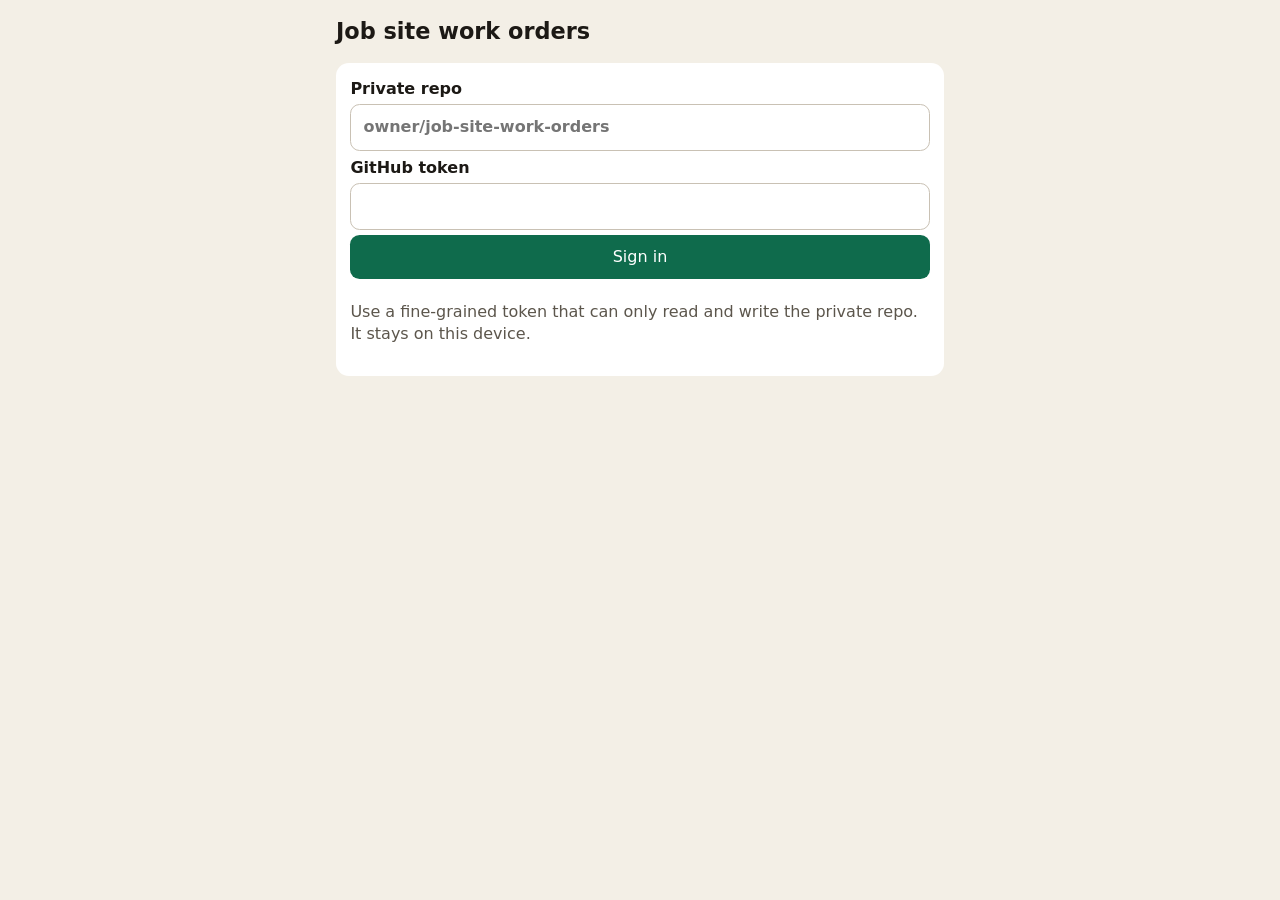
==== index.html @ 0d20e628 "Add the phone page for shared work orders." ====
<!DOCTYPE html>
<html lang="en">
<head>
  <meta charset="utf-8">
  <meta name="viewport" content="width=device-width, initial-scale=1">
  <title>Job site work orders</title>
  <link rel="stylesheet" href="styles.css?v=1">
</head>
<body>
  <div id="app"></div>
  <script src="model.js?v=1"></script>
  <script src="github.js?v=1"></script>
  <script src="app.js?v=1"></script>
</body>
</html>
---- styles.css ----
:root {
  color: #1c1915;
  background: #f3efe6;
  font-family: "Segoe UI", system-ui, sans-serif;
  font-size: 16px;
  line-height: 1.4;
}

* { box-sizing: border-box; }

body { margin: 0; }

button, input, select, textarea {
  font: inherit;
  color: inherit;
}

button { cursor: pointer; }

#app {
  max-width: 40rem;
  margin: 0 auto;
  padding: 1rem 1rem 3rem;
}

header {
  display: grid;
  gap: 0.75rem;
  margin-bottom: 1rem;
}

.row, .filters, .actions, .nav {
  display: flex;
  flex-wrap: wrap;
  gap: 0.5rem;
  align-items: center;
}

h1, h2, h3 { margin: 0; }

h1 { font-size: 1.4rem; }

h2 { font-size: 1.15rem; }

label { display: grid; gap: 0.25rem; font-weight: 600; }

input, select, textarea {
  width: 100%;
  padding: 0.7rem 0.75rem;
  border: 1px solid #c9c1b4;
  border-radius: 0.6rem;
  background: #fff;
}

textarea { min-height: 6rem; resize: vertical; }

button, .button {
  min-height: 2.75rem;
  padding: 0.55rem 0.9rem;
  border: 0;
  border-radius: 0.6rem;
  background: #0f6b4c;
  color: #fff;
  text-decoration: none;
  display: inline-flex;
  align-items: center;
  justify-content: center;
}

button.secondary, .button.secondary { background: #fff; color: #1c1915; border: 1px solid #c9c1b4; }

button.danger { background: #8f2d2d; }

button:disabled { opacity: 0.55; cursor: wait; }

.nav button[aria-current="page"] { outline: 2px solid #1c1915; }

.card, form.card, .banner {
  background: #fff;
  border-radius: 0.8rem;
  padding: 0.9rem;
  margin: 0.7rem 0;
}

.card { display: grid; gap: 0.35rem; }

button.card, .card-button {
  width: 100%;
  text-align: left;
  background: #fff;
  color: #1c1915;
  border: 0;
  display: grid;
  gap: 0.25rem;
}

.meta, .activity, .muted { color: #5c564c; font-weight: 400; }

.banner.error { background: #f8e6e6; }
.banner.ok { background: #e5f4ee; }

.chip {
  display: inline-block;
  padding: 0.1rem 0.45rem;
  border-radius: 999px;
  background: #efe8da;
  font-size: 0.85rem;
}

.chip.overdue { background: #f3d2b5; }
.chip.retired, .chip.canceled { background: #e6e1d8; }
.chip.done { background: #d9eee4; }

.filters label { flex: 1 1 9rem; font-weight: 600; }

dialog {
  border: 0;
  border-radius: 0.8rem;
  padding: 1rem;
  max-width: 24rem;
  width: calc(100% - 2rem);
}

dialog::backdrop { background: rgba(28, 25, 21, 0.45); }

ul { margin: 0.3rem 0; padding-left: 1.1rem; }

.file-row, .activity li { margin: 0.35rem 0; }
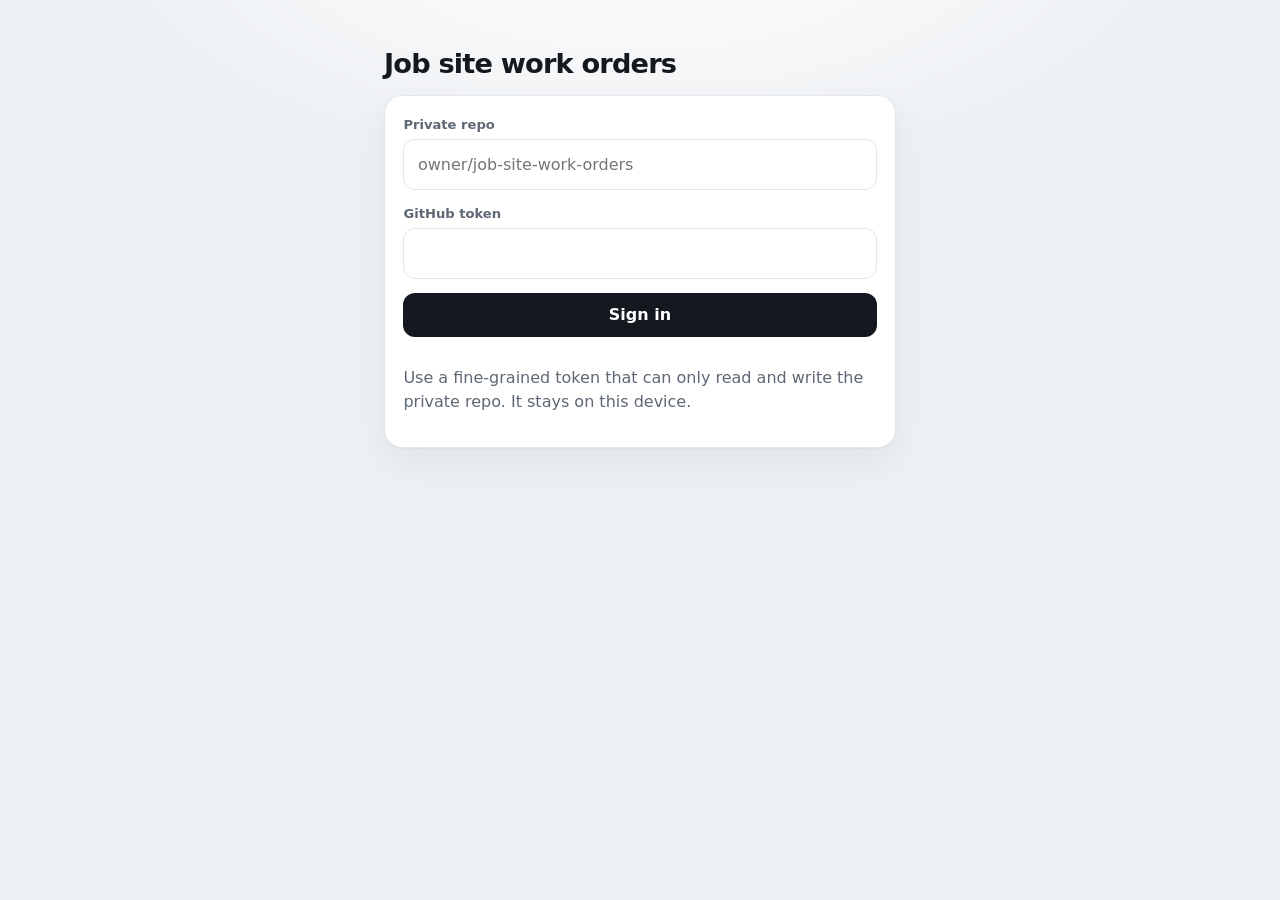
==== commit b78780f0: "Refresh the phone page so the list is easier to scan." ====
--- a/index.html
+++ b/index.html
@@ -4,12 +4,12 @@
   <meta charset="utf-8">
   <meta name="viewport" content="width=device-width, initial-scale=1">
   <title>Job site work orders</title>
-  <link rel="stylesheet" href="styles.css?v=1">
+  <link rel="stylesheet" href="styles.css?v=2">
 </head>
 <body>
   <div id="app"></div>
   <script src="model.js?v=1"></script>
   <script src="github.js?v=1"></script>
-  <script src="app.js?v=1"></script>
+  <script src="app.js?v=2"></script>
 </body>
 </html>
--- a/styles.css
+++ b/styles.css
@@ -1,14 +1,30 @@
 :root {
-  color: #1c1915;
-  background: #f3efe6;
-  font-family: "Segoe UI", system-ui, sans-serif;
+  --bg: #eef1f4;
+  --surface: #ffffff;
+  --ink: #14181f;
+  --muted: #5e6874;
+  --line: #e4e7ec;
+  --soft: #f7f8fa;
+  --accent: #14181f;
+  --danger: #9f1239;
+  --shadow: 0 1px 2px rgba(20, 24, 31, 0.04), 0 16px 40px rgba(20, 24, 31, 0.06);
+  --radius: 18px;
+  color: var(--ink);
+  background: var(--bg);
+  font-family: "Segoe UI Variable", "Segoe UI", ui-sans-serif, system-ui, sans-serif;
   font-size: 16px;
-  line-height: 1.4;
+  line-height: 1.45;
 }
 
 * { box-sizing: border-box; }
 
-body { margin: 0; }
+body {
+  margin: 0;
+  min-height: 100dvh;
+  background:
+    radial-gradient(900px 420px at 50% -80px, #ffffff 0%, transparent 60%),
+    var(--bg);
+}
 
 button, input, select, textarea {
   font: inherit;
@@ -18,111 +34,297 @@
 button { cursor: pointer; }
 
 #app {
-  max-width: 40rem;
+  max-width: 34rem;
   margin: 0 auto;
-  padding: 1rem 1rem 3rem;
-}
-
-header {
-  display: grid;
+  padding: max(1.25rem, env(safe-area-inset-top)) 1rem max(2.5rem, env(safe-area-inset-bottom));
+}
+
+header { display: grid; gap: 0.85rem; }
+
+.mast { margin: 1.5rem 0 0.25rem; }
+
+.mast h1, .app-header h1, h2 {
+  letter-spacing: -0.03em;
+}
+
+h1, h2, h3 { margin: 0; }
+
+h1 { font-size: 1.7rem; font-weight: 700; }
+
+h2 { font-size: 1.2rem; font-weight: 700; }
+
+h3 { font-size: 0.95rem; font-weight: 700; }
+
+.who {
+  margin: 0.15rem 0 0;
+  color: var(--muted);
+  font-size: 0.92rem;
+}
+
+.topbar, .page-head, .actions {
+  display: flex;
+  align-items: center;
+  justify-content: space-between;
   gap: 0.75rem;
-  margin-bottom: 1rem;
-}
-
-.row, .filters, .actions, .nav {
-  display: flex;
-  flex-wrap: wrap;
-  gap: 0.5rem;
-  align-items: center;
-}
-
-h1, h2, h3 { margin: 0; }
-
-h1 { font-size: 1.4rem; }
-
-h2 { font-size: 1.15rem; }
-
-label { display: grid; gap: 0.25rem; font-weight: 600; }
+}
+
+.page-head { margin: 0.35rem 0 0.15rem; }
+
+label {
+  display: grid;
+  gap: 0.35rem;
+  font-size: 0.82rem;
+  font-weight: 600;
+  color: var(--muted);
+}
 
 input, select, textarea {
   width: 100%;
-  padding: 0.7rem 0.75rem;
-  border: 1px solid #c9c1b4;
-  border-radius: 0.6rem;
-  background: #fff;
-}
-
-textarea { min-height: 6rem; resize: vertical; }
+  padding: 0.8rem 0.85rem;
+  border: 1px solid var(--line);
+  border-radius: 12px;
+  background: var(--surface);
+  color: var(--ink);
+  font-size: 1rem;
+  font-weight: 500;
+}
+
+textarea { min-height: 6.5rem; resize: vertical; }
+
+select {
+  appearance: none;
+  background-image: url("data:image/svg+xml,%3Csvg xmlns='http://www.w3.org/2000/svg' width='12' height='8' viewBox='0 0 12 8'%3E%3Cpath fill='none' stroke='%235e6874' stroke-width='1.6' d='M1 1.5 6 6.5 11 1.5'/%3E%3C/svg%3E");
+  background-repeat: no-repeat;
+  background-position: right 0.8rem center;
+  padding-right: 2.2rem;
+}
+
+input:focus, select:focus, textarea:focus {
+  outline: 2px solid var(--ink);
+  outline-offset: 1px;
+  border-color: transparent;
+}
 
 button, .button {
   min-height: 2.75rem;
-  padding: 0.55rem 0.9rem;
+  padding: 0.55rem 0.95rem;
   border: 0;
-  border-radius: 0.6rem;
-  background: #0f6b4c;
+  border-radius: 12px;
+  background: var(--accent);
   color: #fff;
+  font-weight: 600;
   text-decoration: none;
   display: inline-flex;
   align-items: center;
   justify-content: center;
 }
 
-button.secondary, .button.secondary { background: #fff; color: #1c1915; border: 1px solid #c9c1b4; }
-
-button.danger { background: #8f2d2d; }
+button.secondary, .button.secondary {
+  background: var(--surface);
+  color: var(--ink);
+  border: 1px solid var(--line);
+}
+
+button.danger { background: var(--danger); }
 
 button:disabled { opacity: 0.55; cursor: wait; }
 
-.nav button[aria-current="page"] { outline: 2px solid #1c1915; }
-
-.card, form.card, .banner {
-  background: #fff;
-  border-radius: 0.8rem;
-  padding: 0.9rem;
-  margin: 0.7rem 0;
-}
-
-.card { display: grid; gap: 0.35rem; }
+.topbar .secondary { min-height: 2.3rem; padding-inline: 0.8rem; }
+
+.name-form {
+  display: grid;
+  grid-template-columns: 1fr auto;
+  gap: 0.55rem;
+  align-items: end;
+}
+
+.nav {
+  display: grid;
+  grid-template-columns: 1fr 1fr;
+  gap: 0.25rem;
+  padding: 0.25rem;
+  border-radius: 14px;
+  background: #e6e9ee;
+}
+
+.nav button {
+  background: transparent;
+  color: var(--muted);
+  box-shadow: none;
+}
+
+.nav button[aria-current="page"] {
+  background: var(--surface);
+  color: var(--ink);
+  box-shadow: 0 1px 2px rgba(20, 24, 31, 0.08);
+  outline: none;
+}
+
+.card, form.card, .banner, .empty {
+  background: var(--surface);
+  border: 1px solid var(--line);
+  border-radius: var(--radius);
+  padding: 1rem;
+  margin: 0.75rem 0;
+  box-shadow: var(--shadow);
+}
+
+.card { display: grid; gap: 0.55rem; }
+
+#sign-in { gap: 0.85rem; padding: 1.15rem; }
+
+#sign-in button[type="submit"],
+#order-form button[type="submit"],
+#equipment-form button[type="submit"],
+#status-form button[type="submit"],
+#note-form button[type="submit"] {
+  width: 100%;
+}
 
 button.card, .card-button {
   width: 100%;
   text-align: left;
-  background: #fff;
-  color: #1c1915;
-  border: 0;
-  display: grid;
-  gap: 0.25rem;
-}
-
-.meta, .activity, .muted { color: #5c564c; font-weight: 400; }
-
-.banner.error { background: #f8e6e6; }
-.banner.ok { background: #e5f4ee; }
+  background: var(--surface);
+  color: var(--ink);
+  border: 1px solid var(--line);
+  display: grid;
+  gap: 0.3rem;
+  padding: 1rem;
+  box-shadow: var(--shadow);
+  font-weight: 500;
+}
+
+.card-button strong {
+  font-size: 1.05rem;
+  letter-spacing: -0.02em;
+}
+
+.card-button > span:last-child {
+  display: flex;
+  flex-wrap: wrap;
+  gap: 0.35rem 0.55rem;
+  align-items: center;
+}
+
+.meta, .activity, .muted, .who { color: var(--muted); font-weight: 400; }
+
+.banner { box-shadow: none; }
+
+.banner.error { background: #fdecec; border-color: #f3c7c7; color: #7f1d1d; }
+
+.banner.ok { background: #e8f6ee; border-color: #b7e4c7; color: #14532d; }
+
+.empty {
+  box-shadow: none;
+  border-style: dashed;
+  text-align: center;
+  color: var(--muted);
+  padding: 1.6rem 1rem;
+}
 
 .chip {
-  display: inline-block;
-  padding: 0.1rem 0.45rem;
+  display: inline-flex;
+  align-items: center;
+  padding: 0.15rem 0.5rem;
   border-radius: 999px;
-  background: #efe8da;
-  font-size: 0.85rem;
-}
-
-.chip.overdue { background: #f3d2b5; }
-.chip.retired, .chip.canceled { background: #e6e1d8; }
-.chip.done { background: #d9eee4; }
-
-.filters label { flex: 1 1 9rem; font-weight: 600; }
+  background: var(--soft);
+  color: var(--ink);
+  font-size: 0.78rem;
+  font-weight: 700;
+}
+
+.chip.new { background: #e7eefe; color: #1d4ed8; }
+.chip.in_progress, .chip.active { background: #e5f6f1; color: #0f766e; }
+.chip.waiting { background: #f8f1d6; color: #92400e; }
+.chip.done { background: #e7f6ec; color: #166534; }
+.chip.canceled, .chip.retired { background: #eef0f3; color: #4b5563; }
+.chip.overdue { background: #fde8e6; color: #9f1239; }
+
+.filters {
+  display: grid;
+  grid-template-columns: 1fr 1fr;
+  gap: 0.65rem;
+  margin: 0.85rem 0 0.2rem;
+}
+
+fieldset {
+  margin: 0;
+  border: 1px solid var(--line);
+  border-radius: 12px;
+  padding: 0.35rem 0.8rem 0.7rem;
+}
+
+legend { padding: 0 0.3rem; font-size: 0.82rem; font-weight: 700; color: var(--muted); }
+
+fieldset label {
+  display: flex;
+  align-items: center;
+  gap: 0.65rem;
+  padding: 0.45rem 0;
+  font-size: 0.95rem;
+  font-weight: 500;
+  color: var(--ink);
+}
+
+fieldset input[type="checkbox"] {
+  width: 1.1rem;
+  height: 1.1rem;
+  margin: 0;
+  accent-color: var(--ink);
+}
+
+.actions { justify-content: flex-start; flex-wrap: wrap; }
+
+.file-row {
+  display: grid;
+  gap: 0.3rem;
+  padding: 0.75rem 0;
+  border-top: 1px solid var(--line);
+}
+
+.file-row button[data-action="open-file"] {
+  justify-content: flex-start;
+  min-height: 0;
+  padding: 0;
+  background: transparent;
+  color: var(--ink);
+  font-weight: 700;
+}
 
 dialog {
   border: 0;
-  border-radius: 0.8rem;
-  padding: 1rem;
+  border-radius: 22px;
+  padding: 1.1rem;
   max-width: 24rem;
   width: calc(100% - 2rem);
-}
-
-dialog::backdrop { background: rgba(28, 25, 21, 0.45); }
-
-ul { margin: 0.3rem 0; padding-left: 1.1rem; }
-
-.file-row, .activity li { margin: 0.35rem 0; }
+  box-shadow: var(--shadow);
+}
+
+dialog::backdrop { background: rgba(20, 24, 31, 0.48); }
+
+dialog img {
+  width: 100%;
+  max-width: 100%;
+  border-radius: 12px;
+  margin: 0.4rem 0;
+}
+
+ul { margin: 0.2rem 0; padding-left: 1.1rem; }
+
+.activity {
+  list-style: none;
+  margin: 0;
+  padding: 0;
+}
+
+.activity li {
+  margin: 0;
+  padding: 0.7rem 0 0.7rem 0.85rem;
+  border-left: 2px solid var(--line);
+}
+
+input[type="file"] {
+  padding: 0.55rem;
+  background: var(--soft);
+  font-size: 0.9rem;
+}
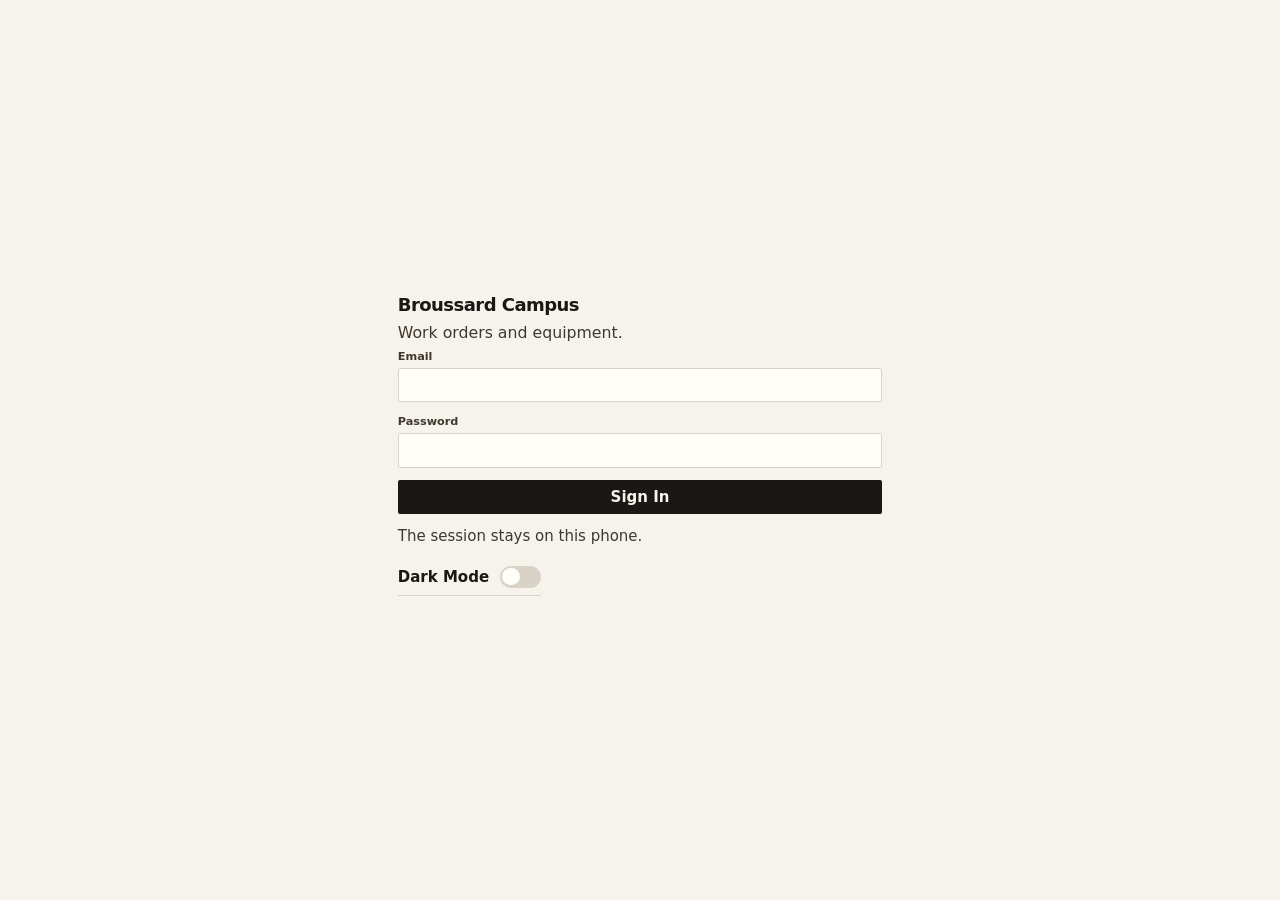
==== commit d93e0ba3: "Move the live page onto Supabase so sign-in, steps, repeats, followers, and the Orders page match th" ====
--- a/index.html
+++ b/index.html
@@ -3,13 +3,19 @@
 <head>
   <meta charset="utf-8">
   <meta name="viewport" content="width=device-width, initial-scale=1">
-  <title>Job site work orders</title>
-  <link rel="stylesheet" href="styles.css?v=2">
+  <title>Broussard Campus</title>
+  <script>
+    try {
+      if (localStorage.getItem("jsw.theme") === "dark") document.documentElement.setAttribute("data-theme", "dark");
+    } catch (error) {}
+  </script>
+  <link rel="stylesheet" href="styles.css?v=33">
 </head>
 <body>
   <div id="app"></div>
-  <script src="model.js?v=1"></script>
-  <script src="github.js?v=1"></script>
-  <script src="app.js?v=2"></script>
+  <script src="config.js?v=2"></script>
+  <script src="model.js?v=11"></script>
+  <script src="supabase.js?v=1"></script>
+  <script src="app.js?v=35"></script>
 </body>
 </html>
--- a/styles.css
+++ b/styles.css
@@ -1,19 +1,58 @@
 :root {
-  --bg: #eef1f4;
-  --surface: #ffffff;
-  --ink: #14181f;
-  --muted: #5e6874;
-  --line: #e4e7ec;
-  --soft: #f7f8fa;
-  --accent: #14181f;
+  --bg: #f6f3ec;
+  --surface: #fffdf8;
+  --ink: #1a1714;
+  --muted: #3f382f;
+  --line: #1a1714;
+  --line-soft: #d9d3c7;
+  --accent: #1a1714;
+  --accent-ink: #f6f3ec;
   --danger: #9f1239;
-  --shadow: 0 1px 2px rgba(20, 24, 31, 0.04), 0 16px 40px rgba(20, 24, 31, 0.06);
-  --radius: 18px;
+  --danger-ink: #fff;
+  --chip-fg: #fff;
+  --c-over: #9f1239;
+  --c-go: #0f6b4c;
+  --c-new: #1d4e89;
+  --c-wait: #c05621;
+  --c-done: #5b3f86;
+  --c-muted: #5c5348;
+  --error-bg: #fdecec;
+  --error-fg: #7f1d1d;
+  --ok-bg: #e5f6ee;
+  --ok-fg: #14532d;
+  --shadow: none;
+  --radius: 2px;
   color: var(--ink);
   background: var(--bg);
+  color-scheme: light;
   font-family: "Segoe UI Variable", "Segoe UI", ui-sans-serif, system-ui, sans-serif;
-  font-size: 16px;
-  line-height: 1.45;
+  font-size: 15px;
+  line-height: 1.35;
+}
+
+:root[data-theme="dark"] {
+  --bg: #121418;
+  --surface: #1c2128;
+  --ink: #f4f0e6;
+  --muted: #ddd6c8;
+  --line: #f4f0e6;
+  --line-soft: #3a414c;
+  --accent: #f4f0e6;
+  --accent-ink: #121418;
+  --danger: #ffb4a2;
+  --danger-ink: #121418;
+  --chip-fg: #121418;
+  --c-over: #ffb4a2;
+  --c-go: #8ee0c2;
+  --c-new: #b9cdf7;
+  --c-wait: #f0c078;
+  --c-done: #d4c4f5;
+  --c-muted: #c9c1b2;
+  --error-bg: #3a2424;
+  --error-fg: #ffd0d0;
+  --ok-bg: #1a332b;
+  --ok-fg: #c8f3df;
+  color-scheme: dark;
 }
 
 * { box-sizing: border-box; }
@@ -21,97 +60,155 @@
 body {
   margin: 0;
   min-height: 100dvh;
-  background:
-    radial-gradient(900px 420px at 50% -80px, #ffffff 0%, transparent 60%),
-    var(--bg);
-}
-
-button, input, select, textarea {
-  font: inherit;
-  color: inherit;
-}
+  background: var(--bg);
+  color: var(--ink);
+}
+
+button, input, select, textarea { font: inherit; color: inherit; }
 
 button { cursor: pointer; }
 
 #app {
   max-width: 34rem;
   margin: 0 auto;
-  padding: max(1.25rem, env(safe-area-inset-top)) 1rem max(2.5rem, env(safe-area-inset-bottom));
-}
-
-header { display: grid; gap: 0.85rem; }
-
-.mast { margin: 1.5rem 0 0.25rem; }
-
-.mast h1, .app-header h1, h2 {
-  letter-spacing: -0.03em;
-}
-
-h1, h2, h3 { margin: 0; }
-
-h1 { font-size: 1.7rem; font-weight: 700; }
-
-h2 { font-size: 1.2rem; font-weight: 700; }
-
-h3 { font-size: 0.95rem; font-weight: 700; }
-
-.who {
+  padding: max(0.75rem, env(safe-area-inset-top)) 0.85rem max(1rem, env(safe-area-inset-bottom));
+}
+
+header { display: grid; gap: 0.65rem; margin-bottom: 0.35rem; }
+
+.sr-only {
+  position: absolute;
+  width: 1px;
+  height: 1px;
+  padding: 0;
+  margin: -1px;
+  overflow: hidden;
+  clip: rect(0, 0, 0, 0);
+  white-space: nowrap;
+  border: 0;
+}
+
+.mast { margin: 0.4rem 0 0.2rem; }
+
+.gate {
+  min-height: calc(100dvh - max(1rem, env(safe-area-inset-top)) - max(1.25rem, env(safe-area-inset-bottom)));
+  display: flex;
+  flex-direction: column;
+  justify-content: center;
+}
+
+.gate-copy { margin: 0 0 0.15rem; }
+
+.gate-lead {
+  margin: 0.35rem 0 0;
+  color: var(--muted);
+  font-size: 1.05rem;
+}
+
+.gate .banner { margin-top: 0.9rem; }
+
+.gate button.switch {
+  width: auto;
+  align-self: flex-start;
   margin: 0.15rem 0 0;
+  gap: 0.75rem;
+  border-color: var(--line-soft);
+  font-weight: 600;
+}
+
+.setup {
+  margin: 0;
   color: var(--muted);
   font-size: 0.92rem;
 }
 
-.topbar, .page-head, .actions {
+h1, h2, h3 { margin: 0; letter-spacing: -0.03em; }
+
+h1 { font-size: 1.2rem; font-weight: 650; }
+
+h2 { font-size: 1.2rem; font-weight: 650; line-height: 1.25; }
+
+h3 {
+  margin-bottom: 0.35rem;
+  font-size: 0.72rem;
+  font-weight: 650;
+  color: var(--muted);
+}
+
+.who { margin: 0.05rem 0 0; color: var(--muted); font-size: 0.82rem; }
+
+.topbar, .page-head, .actions, .job-top {
   display: flex;
   align-items: center;
   justify-content: space-between;
   gap: 0.75rem;
 }
 
-.page-head { margin: 0.35rem 0 0.15rem; }
+.page-head {
+  margin: 0.15rem 0 1rem;
+  min-height: 1.5rem;
+}
+
+.job-top { align-items: center; width: 100%; }
+
+.job-top strong,
+.job-top h2 { min-width: 0; }
+
+.job-top .chip { margin-left: auto; }
 
 label {
   display: grid;
-  gap: 0.35rem;
-  font-size: 0.82rem;
+  gap: 0.25rem;
+  font-size: 0.75rem;
   font-weight: 600;
   color: var(--muted);
 }
 
 input, select, textarea {
   width: 100%;
-  padding: 0.8rem 0.85rem;
-  border: 1px solid var(--line);
-  border-radius: 12px;
+  padding: 0.45rem 0.6rem;
+  border: 1px solid var(--line-soft);
+  border-radius: 2px;
   background: var(--surface);
   color: var(--ink);
-  font-size: 1rem;
-  font-weight: 500;
-}
-
-textarea { min-height: 6.5rem; resize: vertical; }
+  font-size: 0.95rem;
+  font-weight: 450;
+}
+
+textarea { min-height: 4.25rem; resize: vertical; }
 
 select {
   appearance: none;
-  background-image: url("data:image/svg+xml,%3Csvg xmlns='http://www.w3.org/2000/svg' width='12' height='8' viewBox='0 0 12 8'%3E%3Cpath fill='none' stroke='%235e6874' stroke-width='1.6' d='M1 1.5 6 6.5 11 1.5'/%3E%3C/svg%3E");
+  background-image: url("data:image/svg+xml,%3Csvg xmlns='http://www.w3.org/2000/svg' width='12' height='8' viewBox='0 0 12 8'%3E%3Cpath fill='none' stroke='%231a1714' stroke-width='1.6' d='M1 1.5 6 6.5 11 1.5'/%3E%3C/svg%3E");
   background-repeat: no-repeat;
   background-position: right 0.8rem center;
   padding-right: 2.2rem;
 }
 
-input:focus, select:focus, textarea:focus {
+:root[data-theme="dark"] select {
+  color-scheme: dark;
+  background-color: var(--surface);
+  color: var(--ink);
+  background-image: url("data:image/svg+xml,%3Csvg xmlns='http://www.w3.org/2000/svg' width='12' height='8' viewBox='0 0 12 8'%3E%3Cpath fill='none' stroke='%23f4f0e6' stroke-width='1.6' d='M1 1.5 6 6.5 11 1.5'/%3E%3C/svg%3E");
+}
+
+select option {
+  background-color: var(--surface);
+  color: var(--ink);
+}
+
+input:focus, select:focus, textarea:focus, button:focus-visible {
   outline: 2px solid var(--ink);
-  outline-offset: 1px;
-  border-color: transparent;
+  outline-offset: 2px;
 }
 
 button, .button {
-  min-height: 2.75rem;
-  padding: 0.55rem 0.95rem;
-  border: 0;
-  border-radius: 12px;
+  min-height: 2.25rem;
+  padding: 0.35rem 0.7rem;
+  border: 1px solid transparent;
+  border-radius: 2px;
   background: var(--accent);
-  color: #fff;
+  color: var(--accent-ink);
   font-weight: 600;
   text-decoration: none;
   display: inline-flex;
@@ -122,14 +219,117 @@
 button.secondary, .button.secondary {
   background: var(--surface);
   color: var(--ink);
-  border: 1px solid var(--line);
-}
-
-button.danger { background: var(--danger); }
+  border-color: var(--line-soft);
+}
+
+button.text {
+  min-height: 1.75rem;
+  padding: 0.1rem 0;
+  border-color: transparent;
+  border-radius: 0;
+  background: transparent;
+  color: var(--ink);
+  font-weight: 650;
+  justify-content: flex-start;
+}
+
+button.text.danger {
+  background: transparent;
+  color: var(--danger);
+  border-color: transparent;
+}
+
+button.danger { background: var(--danger); color: var(--danger-ink); border-color: transparent; }
 
 button:disabled { opacity: 0.55; cursor: wait; }
 
-.topbar .secondary { min-height: 2.3rem; padding-inline: 0.8rem; }
+.topbar > div:first-child { min-width: 0; }
+
+.header-actions {
+  display: flex;
+  align-items: center;
+  gap: 0.45rem;
+  flex: none;
+}
+
+.topbar .secondary { min-height: 2.4rem; padding-inline: 0.8rem; }
+
+button.icon {
+  width: 2.4rem;
+  min-width: 2.4rem;
+  height: 2.4rem;
+  padding: 0;
+  border-radius: 0;
+  background: transparent;
+  color: var(--ink);
+  border: none;
+}
+
+button.icon svg { width: 18px; height: 18px; }
+
+.sheet-backdrop {
+  position: fixed;
+  inset: 0;
+  z-index: 5;
+  display: flex;
+  align-items: flex-end;
+  justify-content: center;
+  background: rgba(0, 0, 0, 0.45);
+}
+
+.sheet {
+  width: min(34rem, 100%);
+  display: grid;
+  gap: 0.8rem;
+  padding: 1rem 1rem max(1.2rem, env(safe-area-inset-bottom));
+  border-radius: 0;
+  background: var(--surface);
+  color: var(--ink);
+  border: 1px solid var(--line-soft);
+}
+
+.sheet .sign-out { width: 100%; }
+
+button.switch {
+  width: 100%;
+  justify-content: space-between;
+  background: transparent;
+  color: var(--ink);
+  border: none;
+  border-bottom: 1px solid var(--line-soft);
+  border-radius: 0;
+  min-height: 2.5rem;
+  padding-inline: 0;
+  font-weight: 600;
+}
+
+.knob {
+  width: 2.7rem;
+  height: 1.5rem;
+  border-radius: 999px;
+  background: var(--line-soft);
+  position: relative;
+  flex: none;
+}
+
+.knob::after {
+  content: "";
+  position: absolute;
+  top: 2px;
+  left: 2px;
+  width: 1.15rem;
+  height: 1.15rem;
+  border-radius: 50%;
+  background: var(--surface);
+}
+
+.switch[aria-pressed="true"] .knob { background: var(--accent); }
+
+.switch[aria-pressed="true"] .knob::after {
+  left: auto;
+  right: 2px;
+  background: var(--accent-ink);
+}
 
 .name-form {
   display: grid;
@@ -138,123 +338,351 @@
   align-items: end;
 }
 
-.nav {
+.dock {
+  margin-top: 1rem;
+}
+
+.dock > .add { width: 100%; min-height: 2.4rem; font-size: 0.95rem; }
+
+.tabs {
   display: grid;
   grid-template-columns: 1fr 1fr;
-  gap: 0.25rem;
-  padding: 0.25rem;
-  border-radius: 14px;
-  background: #e6e9ee;
-}
-
-.nav button {
-  background: transparent;
-  color: var(--muted);
-  box-shadow: none;
-}
-
-.nav button[aria-current="page"] {
-  background: var(--surface);
-  color: var(--ink);
-  box-shadow: 0 1px 2px rgba(20, 24, 31, 0.08);
-  outline: none;
-}
+  gap: 0.4rem;
+  margin-top: 0.45rem;
+}
+
+.tabs button {
+  background: transparent;
+  color: var(--muted);
+  border-color: transparent;
+  border-radius: 0;
+  min-height: 2.2rem;
+  font-weight: 600;
+}
+
+.tabs button[aria-current="page"] {
+  background: transparent;
+  color: var(--ink);
+  box-shadow: inset 0 -2px 0 var(--ink);
+}
+
+.view-switch {
+  display: flex;
+  gap: 1.15rem;
+  margin: 0.1rem 0 0.15rem;
+}
+
+.view-switch button {
+  min-height: 1.8rem;
+  padding: 0.1rem 0;
+  border: none;
+  border-radius: 0;
+  background: transparent;
+  color: var(--muted);
+  font-weight: 650;
+}
+
+.view-switch button[aria-current="page"] {
+  color: var(--ink);
+  box-shadow: inset 0 -2px 0 var(--ink);
+}
+
+.page-title { margin: 0.15rem 0 0.35rem; font-size: 1.15rem; }
+
+.home-switch { margin-top: 0.2rem; }
+
+.activity-day { margin: 0.85rem 0 0.15rem; }
+
+.activity .activity-day:first-child { margin-top: 0.35rem; }
+
+button.day-line .activity-text { color: var(--ink); font-size: 0.9rem; }
+
+.menu { border-bottom: 1px solid var(--line-soft); }
+
+.menu-toggle {
+  width: 100%;
+  min-height: 2.4rem;
+  padding: 0.45rem 0;
+  border: none;
+  border-radius: 0;
+  background: transparent;
+  color: var(--ink);
+  font-weight: 650;
+  display: flex;
+  align-items: center;
+  justify-content: space-between;
+}
+
+.menu-meta {
+  color: var(--muted);
+  font-size: 0.82rem;
+  font-weight: 600;
+}
+
+.menu-body { padding-bottom: 0.25rem; }
+
+.menu-body .card-button:last-child { border-bottom: none; }
+
+.day-sheet { margin-top: 0.7rem; }
+
+.day-sheet h3 { margin-bottom: 0.25rem; }
+
+button.day-line {
+  width: 100%;
+  min-height: 0;
+  padding: 0.55rem 0 0.55rem 0.7rem;
+  border: none;
+  border-left: 3px solid var(--tone, var(--line-soft));
+  border-bottom: 1px solid var(--line-soft);
+  border-radius: 0;
+  background: transparent;
+  color: var(--ink);
+  font-weight: 450;
+  display: grid;
+  justify-items: start;
+  gap: 0.1rem;
+  text-align: left;
+}
+
+button.day-line strong { font-size: 0.98rem; }
+
+button.day-line span { color: var(--muted); font-size: 0.82rem; }
+
+.month-bar {
+  display: flex;
+  align-items: center;
+  justify-content: space-between;
+  gap: 0.5rem;
+  margin: 0.55rem 0 0.15rem;
+}
+
+.month-bar h2 { font-size: 1.05rem; }
+
+.month-bar .text { min-width: 2.8rem; justify-content: center; }
+
+.cal {
+  display: grid;
+  grid-template-columns: repeat(7, minmax(0, 1fr));
+}
+
+.cal-dow {
+  text-align: center;
+  padding: 0.35rem 0;
+  color: var(--muted);
+  font-size: 0.68rem;
+  font-weight: 650;
+  letter-spacing: 0.04em;
+}
+
+button.cal-day {
+  width: 100%;
+  min-height: 2.65rem;
+  padding: 0.22rem 0 0.12rem;
+  border: none;
+  border-radius: 0;
+  background: transparent;
+  color: var(--ink);
+  font-weight: 500;
+  display: flex;
+  flex-direction: column;
+  align-items: center;
+  justify-content: flex-start;
+  gap: 0.08rem;
+}
+
+button.cal-day.outside { color: var(--muted); }
+
+button.cal-day.today .cal-num { font-weight: 750; }
+
+button.cal-day[aria-pressed="true"] .cal-num {
+  font-weight: 750;
+  box-shadow: inset 0 -2px 0 var(--ink);
+}
+
+.cal-count {
+  font-size: 0.62rem;
+  line-height: 1;
+  font-weight: 650;
+  color: var(--muted);
+}
+
+button.cal-day .cal-count.overdue { color: var(--c-over); }
 
 .card, form.card, .banner, .empty {
-  background: var(--surface);
-  border: 1px solid var(--line);
-  border-radius: var(--radius);
-  padding: 1rem;
-  margin: 0.75rem 0;
-  box-shadow: var(--shadow);
-}
-
-.card { display: grid; gap: 0.55rem; }
-
-#sign-in { gap: 0.85rem; padding: 1.15rem; }
+  background: transparent;
+  border: none;
+  border-radius: 0;
+  padding: 0;
+  margin: 0.7rem 0;
+}
+
+:root, :root[data-theme="dark"] { --card-line: var(--line-soft); }
+
+.card { display: grid; gap: 0.35rem; }
+
+.record {
+  display: grid;
+  gap: 0.35rem;
+  margin: 0 0 0.2rem;
+  padding: 0 0 0.15rem 0.75rem;
+  border-left: 3px solid var(--tone, var(--line-soft));
+}
+
+.record p, .card p, form.card p { margin: 0; }
+
+.record .where { margin-top: 0.05rem; font-size: 1rem; }
+
+.lead { margin-top: 0.35rem; line-height: 1.45; }
+
+.spec {
+  display: grid;
+  grid-template-columns: 5.4rem minmax(0, 1fr);
+  gap: 0.4rem 0.7rem;
+  margin: 0.55rem 0 0.15rem;
+  align-items: center;
+}
+
+.spec dt {
+  margin: 0;
+  color: var(--muted);
+  font-size: 0.68rem;
+  font-weight: 650;
+}
+
+.spec dd { margin: 0; min-width: 0; }
+
+.spec select,
+.spec select:focus,
+:root[data-theme="dark"] .spec select,
+:root[data-theme="dark"] .spec select:focus {
+  min-height: 2rem;
+  padding-left: 0;
+  border: none;
+  border-bottom: 1px solid var(--line-soft);
+  border-radius: 0;
+  background-color: var(--bg);
+  color: var(--ink);
+}
+
+.spec select option,
+:root[data-theme="dark"] .spec select option {
+  background-color: var(--bg);
+  color: var(--ink);
+}
+
+.spec .text, .links .text { display: inline-flex; min-height: 0; font-weight: 600; }
+
+.follower { margin-right: 0.7rem; }
+
+.follower-add { display: block; margin-top: 0.15rem; }
+
+section.card,
+#status-form,
+#note-form {
+  background: transparent;
+  border: none;
+  border-radius: 0;
+  border-top: 1px solid var(--line-soft);
+  padding: 0.9rem 0 0.15rem;
+  margin: 0.55rem 0 0;
+  gap: 0.55rem;
+}
+
+.links { display: flex; flex-wrap: wrap; gap: 1rem; margin: 0.15rem 0 0; }
+
+#sign-in, #order-form, #equipment-form { gap: 0.8rem; margin-top: 0.2rem; }
 
 #sign-in button[type="submit"],
 #order-form button[type="submit"],
 #equipment-form button[type="submit"],
 #status-form button[type="submit"],
-#note-form button[type="submit"] {
-  width: 100%;
-}
+#note-form button[type="submit"] { width: 100%; }
+
+#order-form .actions, #equipment-form .actions { display: grid; grid-template-columns: 1fr; gap: 0.15rem; }
+
+#order-form .actions .text, #equipment-form .actions .text { justify-content: center; width: 100%; }
 
 button.card, .card-button {
   width: 100%;
   text-align: left;
-  background: var(--surface);
-  color: var(--ink);
-  border: 1px solid var(--line);
-  display: grid;
-  gap: 0.3rem;
-  padding: 1rem;
-  box-shadow: var(--shadow);
-  font-weight: 500;
-}
-
-.card-button strong {
-  font-size: 1.05rem;
-  letter-spacing: -0.02em;
-}
-
-.card-button > span:last-child {
-  display: flex;
-  flex-wrap: wrap;
-  gap: 0.35rem 0.55rem;
-  align-items: center;
-}
-
-.meta, .activity, .muted, .who { color: var(--muted); font-weight: 400; }
-
-.banner { box-shadow: none; }
-
-.banner.error { background: #fdecec; border-color: #f3c7c7; color: #7f1d1d; }
-
-.banner.ok { background: #e8f6ee; border-color: #b7e4c7; color: #14532d; }
+  background: transparent;
+  color: var(--ink);
+  border: none;
+  border-radius: 0;
+  border-bottom: 1px solid var(--line-soft);
+  border-left: 3px solid var(--tone, var(--line-soft));
+  display: grid;
+  grid-template-columns: minmax(0, 1fr);
+  justify-content: stretch;
+  justify-items: stretch;
+  gap: 0.12rem;
+  margin: 0;
+  padding: 0.75rem 0.15rem 0.75rem 0.7rem;
+  font-weight: 450;
+}
+
+.card-button strong { font-size: 0.98rem; letter-spacing: -0.02em; }
+
+.where { font-size: 0.88rem; }
+
+.facts { font-size: 0.78rem; }
+
+.facts, .meta, .activity, .muted, .who { color: var(--muted); font-weight: 400; }
+
+.banner { box-shadow: none; padding: 0.55rem 0.65rem; }
+
+.banner.error { background: var(--error-bg); border-color: transparent; color: var(--error-fg); }
+
+.banner.ok { background: var(--ok-bg); border-color: transparent; color: var(--ok-fg); }
 
 .empty {
-  box-shadow: none;
-  border-style: dashed;
-  text-align: center;
-  color: var(--muted);
-  padding: 1.6rem 1rem;
+  text-align: left;
+  color: var(--muted);
+  padding: 0.4rem 0;
 }
 
 .chip {
   display: inline-flex;
   align-items: center;
-  padding: 0.15rem 0.5rem;
-  border-radius: 999px;
-  background: var(--soft);
-  color: var(--ink);
-  font-size: 0.78rem;
-  font-weight: 700;
-}
-
-.chip.new { background: #e7eefe; color: #1d4ed8; }
-.chip.in_progress, .chip.active { background: #e5f6f1; color: #0f766e; }
-.chip.waiting { background: #f8f1d6; color: #92400e; }
-.chip.done { background: #e7f6ec; color: #166534; }
-.chip.canceled, .chip.retired { background: #eef0f3; color: #4b5563; }
-.chip.overdue { background: #fde8e6; color: #9f1239; }
+  flex: none;
+  padding: 0.08rem 0.38rem;
+  border-radius: 2px;
+  background: var(--c-muted);
+  color: var(--chip-fg);
+  font-size: 0.68rem;
+  font-weight: 650;
+  letter-spacing: 0.02em;
+}
+
+.tone-overdue { --tone: var(--c-over); }
+.tone-in_progress, .tone-active { --tone: var(--c-go); }
+.tone-new { --tone: var(--c-new); }
+.tone-waiting { --tone: var(--c-wait); }
+.tone-done { --tone: var(--c-done); }
+.tone-canceled, .tone-retired { --tone: var(--c-muted); }
+.chip.overdue { background: var(--c-over); }
+.chip.in_progress, .chip.active { background: var(--c-go); }
+.chip.new { background: var(--c-new); }
+.chip.waiting { background: var(--c-wait); }
+.chip.done { background: var(--c-done); }
+.chip.canceled, .chip.retired { background: var(--c-muted); }
 
 .filters {
   display: grid;
   grid-template-columns: 1fr 1fr;
   gap: 0.65rem;
-  margin: 0.85rem 0 0.2rem;
+  margin: 0.35rem 0 0.2rem;
 }
 
 fieldset {
-  margin: 0;
-  border: 1px solid var(--line);
-  border-radius: 12px;
-  padding: 0.35rem 0.8rem 0.7rem;
-}
-
-legend { padding: 0 0.3rem; font-size: 0.82rem; font-weight: 700; color: var(--muted); }
+  margin: 0.15rem 0 0;
+  border: none;
+  border-top: 1px solid var(--line-soft);
+  border-radius: 0;
+  padding: 0.75rem 0 0;
+}
+
+legend { padding: 0; font-size: 0.72rem; font-weight: 650; color: var(--muted); }
 
 fieldset label {
   display: flex;
@@ -267,19 +695,19 @@
 }
 
 fieldset input[type="checkbox"] {
-  width: 1.1rem;
-  height: 1.1rem;
+  width: 1.15rem;
+  height: 1.15rem;
   margin: 0;
   accent-color: var(--ink);
 }
 
-.actions { justify-content: flex-start; flex-wrap: wrap; }
+.actions { justify-content: flex-start; flex-wrap: wrap; gap: 0.85rem; }
 
 .file-row {
   display: grid;
   gap: 0.3rem;
   padding: 0.75rem 0;
-  border-top: 1px solid var(--line);
+  border-top: 1px solid var(--line-soft);
 }
 
 .file-row button[data-action="open-file"] {
@@ -288,19 +716,21 @@
   padding: 0;
   background: transparent;
   color: var(--ink);
+  border-color: transparent;
   font-weight: 700;
 }
 
 dialog {
-  border: 0;
-  border-radius: 22px;
+  border: 1px solid var(--line-soft);
+  border-radius: 2px;
   padding: 1.1rem;
   max-width: 24rem;
   width: calc(100% - 2rem);
-  box-shadow: var(--shadow);
-}
-
-dialog::backdrop { background: rgba(20, 24, 31, 0.48); }
+  background: var(--surface);
+  color: var(--ink);
+}
+
+dialog::backdrop { background: rgba(0, 0, 0, 0.55); }
 
 dialog img {
   width: 100%;
@@ -311,20 +741,385 @@
 
 ul { margin: 0.2rem 0; padding-left: 1.1rem; }
 
-.activity {
+.activity { list-style: none; margin: 0; padding: 0; }
+
+.activity li {
+  margin: 0;
+  padding: 0.45rem 0 0.45rem 0.75rem;
+  border-left: 2px solid var(--line-soft);
+  font-size: 0.88rem;
+  line-height: 1.35;
+}
+
+input[type="file"] {
+  padding: 0.2rem 0;
+  border: none;
+  background: transparent;
+  font-size: 0.9rem;
+}
+
+.print-preview {
+  position: fixed;
+  inset: 0;
+  z-index: 8;
+  overflow: auto;
+  background: #14110e;
+  padding: 0 0.75rem max(1.25rem, env(safe-area-inset-bottom));
+}
+
+.print-toolbar {
+  position: sticky;
+  top: 0;
+  z-index: 1;
+  display: flex;
+  gap: 0.55rem;
+  max-width: 40rem;
+  margin: 0 auto;
+  padding: max(0.75rem, env(safe-area-inset-top)) 0 0.75rem;
+  background: #14110e;
+}
+
+.print-toolbar button { flex: 1; }
+
+.print-sheet {
+  display: block;
+  max-width: 40rem;
+  margin: 0 auto;
+  padding: 1.25rem 1.15rem 1.35rem;
+  background: #fff;
+  color: #1a1714;
+  border-radius: 4px;
+  box-shadow: 0 18px 44px rgba(0, 0, 0, 0.2);
+}
+
+.print-brand {
+  display: flex;
+  align-items: center;
+  gap: 0.85rem;
+  padding-bottom: 0.85rem;
+  border-bottom: 2px solid #1a1714;
+}
+
+.print-logo {
+  width: 3.1rem;
+  height: 3.1rem;
+  flex: none;
+  display: block;
+}
+
+#print-root { display: none; }
+
+body.printing {
+  background: #fff !important;
+}
+
+body.printing > :not(#print-root) {
+  display: none !important;
+}
+
+body.printing #print-root,
+body.printing #print-root .print-sheet {
+  display: block !important;
+  position: static !important;
+  width: auto;
+  max-width: none;
+  height: auto;
+  margin: 0;
+  overflow: visible;
+  background: #fff !important;
+  color: #1a1714 !important;
+  box-shadow: none;
+  border-radius: 0;
+}
+
+.print-campus {
+  margin: 0;
+  font-size: 1.35rem;
+  font-weight: 750;
+  letter-spacing: -0.03em;
+  line-height: 1.1;
+}
+
+.print-doc {
+  margin: 0.15rem 0 0;
+  color: #5c5348;
+  font-size: 0.82rem;
+  font-weight: 700;
+}
+
+.print-title {
+  display: flex;
+  align-items: flex-start;
+  justify-content: space-between;
+  gap: 0.75rem;
+  margin-top: 1rem;
+}
+
+.print-id {
+  margin: 0;
+  color: #5c5348;
+  font-size: 0.78rem;
+  font-weight: 800;
+  letter-spacing: 0.08em;
+}
+
+.print-sheet h1 {
+  margin: 0.12rem 0 0;
+  font-size: 1.7rem;
+  line-height: 1.15;
+}
+
+.print-where {
+  margin: 0.25rem 0 0;
+  font-size: 1.05rem;
+}
+
+.print-status {
+  flex: none;
+  margin: 0.15rem 0 0;
+  padding: 0.28rem 0.6rem;
+  border-radius: 999px;
+  background: #1d4e89;
+  color: #fff;
+  font-size: 0.72rem;
+  font-weight: 800;
+  -webkit-print-color-adjust: exact;
+  print-color-adjust: exact;
+}
+
+.print-status.in_progress { background: #0f6b4c; }
+.print-status.waiting { background: #c05621; }
+.print-status.done { background: #5b3f86; }
+.print-status.canceled { background: #5c5348; }
+.print-status.overdue { background: #9f1239; }
+
+.print-facts {
+  display: grid;
+  grid-template-columns: 1fr 1fr;
+  margin-top: 1rem;
+  border-top: 1px solid #d9d3c7;
+  border-left: 1px solid #d9d3c7;
+}
+
+.print-fact {
+  padding: 0.55rem 0.7rem 0.6rem;
+  border-right: 1px solid #d9d3c7;
+  border-bottom: 1px solid #d9d3c7;
+}
+
+.print-fact.wide { grid-column: 1 / -1; }
+
+.print-fact span {
+  display: block;
+  color: #5c5348;
+  font-size: 0.68rem;
+  font-weight: 800;
+}
+
+.print-fact strong {
+  display: block;
+  margin-top: 0.18rem;
+  font-size: 1rem;
+  font-weight: 650;
+}
+
+.print-block { margin-top: 1.05rem; }
+
+.print-block h2 {
+  margin: 0 0 0.35rem;
+  font-size: 0.72rem;
+  font-weight: 800;
+  color: #5c5348;
+}
+
+.print-block p,
+.print-note p {
+  margin: 0;
+  white-space: pre-wrap;
+  font-size: 1.02rem;
+  line-height: 1.45;
+}
+
+.print-note {
+  padding: 0.65rem 0.75rem;
+  margin-top: 0.4rem;
+  background: #f6f3ec;
+  border-left: 3px solid #1a1714;
+  -webkit-print-color-adjust: exact;
+  print-color-adjust: exact;
+}
+
+.print-meta {
+  margin-top: 0.3rem !important;
+  color: #5c5348;
+  font-size: 0.82rem !important;
+}
+
+.print-block ul { margin: 0.2rem 0 0; padding-left: 1.1rem; }
+
+.print-steps { list-style: none; margin: 0.35rem 0 0; padding: 0; }
+
+.print-steps li {
+  display: flex;
+  align-items: flex-start;
+  gap: 0.5rem;
+  margin: 0.28rem 0;
+}
+
+.print-mark {
+  width: 0.85rem;
+  height: 0.85rem;
+  margin-top: 0.15rem;
+  border: 1.5px solid #1a1714;
+  display: inline-flex;
+  align-items: center;
+  justify-content: center;
+  flex: none;
+  font-size: 0.68rem;
+  line-height: 1;
+}
+
+.print-step-copy { display: grid; }
+
+.print-step-who {
+  color: #5c5348;
+  font-size: 0.78rem;
+}
+
+.print-steps .done .print-step-text {
+  color: #5c5348;
+  text-decoration: line-through;
+}
+
+.steps {
   list-style: none;
   margin: 0;
   padding: 0;
-}
-
-.activity li {
-  margin: 0;
-  padding: 0.7rem 0 0.7rem 0.85rem;
-  border-left: 2px solid var(--line);
-}
-
-input[type="file"] {
-  padding: 0.55rem;
-  background: var(--soft);
-  font-size: 0.9rem;
-}
+  display: grid;
+  gap: 0;
+}
+
+.step {
+  display: grid;
+  grid-template-columns: auto minmax(0, 1fr) 8rem auto;
+  align-items: center;
+  gap: 0.4rem;
+  padding: 0.45rem 0;
+  border-bottom: 1px solid var(--line-soft);
+}
+
+.step span { line-height: 1.3; }
+
+.step.is-done .step-text {
+  color: var(--muted);
+  text-decoration: line-through;
+}
+
+.step.viewer { grid-template-columns: auto minmax(0, 1fr) auto; }
+
+.step-who { font-size: 0.75rem; text-align: right; }
+
+.step-person,
+.step-assign {
+  display: block;
+  grid-column: auto;
+}
+
+.step select,
+.step-add select {
+  min-height: 1.9rem;
+  padding: 0.15rem 1.25rem 0.15rem 0.4rem;
+  font-size: 0.75rem;
+  border-radius: 2px;
+  background-position: right 0.35rem center;
+}
+
+button.check {
+  width: 1.35rem;
+  min-width: 1.35rem;
+  height: 1.35rem;
+  min-height: 1.35rem;
+  padding: 0;
+  border-radius: 2px;
+  border: 1px solid var(--line);
+  background: var(--bg);
+  color: var(--ink);
+  font-size: 0.95rem;
+}
+
+button.check[aria-pressed="true"] {
+  background: var(--accent);
+  color: var(--accent-ink);
+  border-color: transparent;
+}
+
+button.step-remove {
+  min-height: 1.7rem;
+  min-width: 1.7rem;
+  width: 1.7rem;
+  padding: 0;
+  border: none;
+  background: transparent;
+  color: var(--muted);
+  font-size: 1rem;
+  font-weight: 500;
+}
+
+.step-add {
+  display: grid;
+  grid-template-columns: minmax(0, 1fr) 8rem auto;
+  gap: 0.35rem;
+  align-items: center;
+  margin-top: 0.45rem;
+}
+
+.print-foot {
+  margin: 1.2rem 0 0;
+  padding-top: 0.7rem;
+  border-top: 1px solid #d9d3c7;
+  color: #5c5348;
+  font-size: 0.75rem;
+}
+
+@media print {
+  @page { margin: 0.55in; }
+
+  html, body {
+    background: #fff !important;
+    color: #1a1714 !important;
+  }
+
+  #app {
+    max-width: none;
+    padding: 0;
+  }
+
+  body:has(#print-root) > :not(#print-root) { display: none !important; }
+
+  #print-root,
+  #print-root .print-sheet {
+    display: block !important;
+    position: static !important;
+    max-width: none;
+    margin: 0;
+    padding: 0;
+    background: #fff !important;
+    box-shadow: none;
+    border-radius: 0;
+  }
+
+  .print-preview {
+    position: static;
+    overflow: visible;
+    background: #fff;
+    padding: 0;
+  }
+
+  .print-sheet {
+    max-width: none;
+    margin: 0;
+    padding: 0;
+    border-radius: 0;
+    box-shadow: none;
+  }
+}
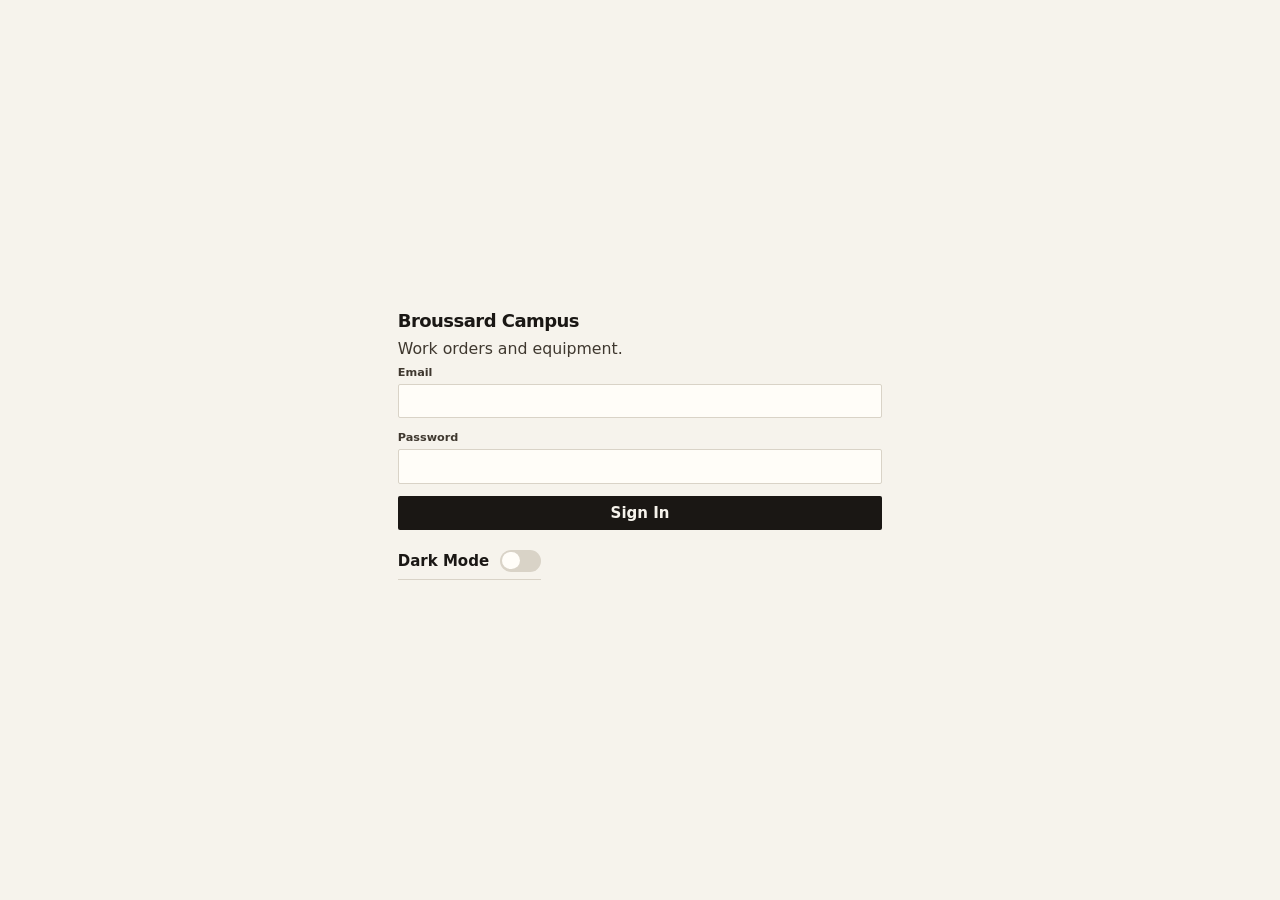
==== commit e95a8fc1: "Remove the sign-in note about the session staying on the phone." ====
--- a/index.html
+++ b/index.html
@@ -9,13 +9,13 @@
       if (localStorage.getItem("jsw.theme") === "dark") document.documentElement.setAttribute("data-theme", "dark");
     } catch (error) {}
   </script>
-  <link rel="stylesheet" href="styles.css?v=33">
+  <link rel="stylesheet" href="styles.css?v=36">
 </head>
 <body>
   <div id="app"></div>
   <script src="config.js?v=2"></script>
-  <script src="model.js?v=11"></script>
+  <script src="model.js?v=16"></script>
   <script src="supabase.js?v=1"></script>
-  <script src="app.js?v=35"></script>
+  <script src="app.js?v=41"></script>
 </body>
 </html>
--- a/styles.css
+++ b/styles.css
@@ -331,6 +331,9 @@
   background: var(--accent-ink);
 }
 
+.access { display: grid; gap: 0.55rem; margin-top: 0.9rem; }
+.access .switch { width: 100%; justify-content: space-between; }
+
 .name-form {
   display: grid;
   grid-template-columns: 1fr auto;
@@ -346,7 +349,7 @@
 
 .tabs {
   display: grid;
-  grid-template-columns: 1fr 1fr;
+  grid-template-columns: 1fr 1fr 1fr;
   gap: 0.4rem;
   margin-top: 0.45rem;
 }
@@ -632,6 +635,44 @@
 .banner { box-shadow: none; padding: 0.55rem 0.65rem; }
 
 .banner.error { background: var(--error-bg); border-color: transparent; color: var(--error-fg); }
+
+button.banner {
+  width: 100%;
+  justify-content: flex-start;
+  text-align: left;
+  font-weight: 600;
+  white-space: normal;
+}
+
+.budget-alerts { display: grid; gap: 0.35rem; margin: 0.35rem 0 0.6rem; }
+
+.code-row {
+  display: grid;
+  grid-template-columns: 1fr 0.8fr auto;
+  gap: 0.45rem;
+  align-items: end;
+}
+
+.tracker { display: grid; gap: 0.2rem; }
+
+.tracker-top {
+  display: flex;
+  justify-content: space-between;
+  gap: 0.5rem;
+  font-size: 0.86rem;
+}
+
+.track {
+  height: 0.35rem;
+  background: var(--line-soft);
+  border-radius: 2px;
+}
+
+.track > span { display: block; height: 100%; background: var(--c-go); }
+
+.tracker.over .track > span { background: var(--c-over); }
+
+.tracker p { margin: 0; color: var(--muted); font-size: 0.82rem; }
 
 .banner.ok { background: var(--ok-bg); border-color: transparent; color: var(--ok-fg); }
 
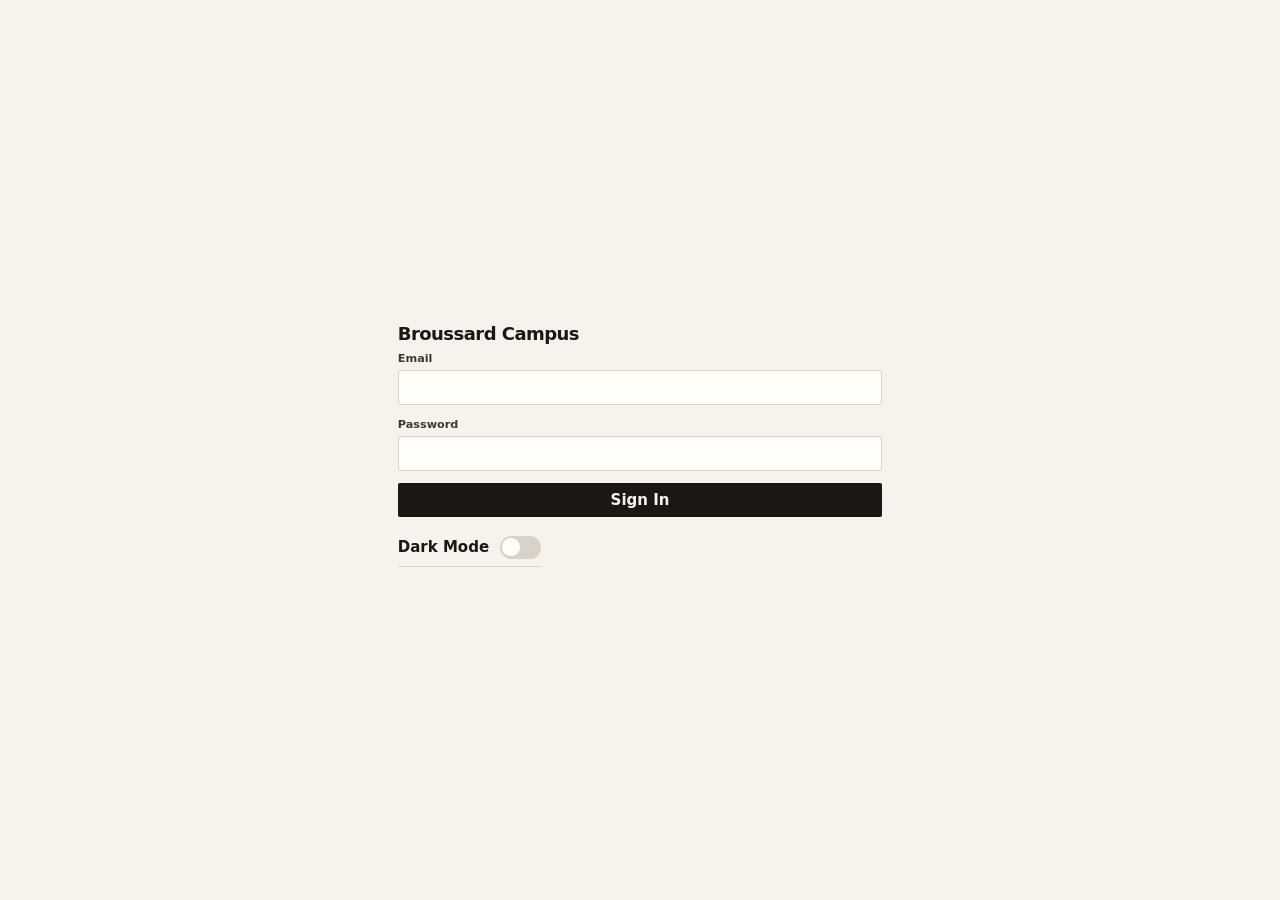
==== commit aee730df: "Remove the sign-in line under the campus name." ====
--- a/index.html
+++ b/index.html
@@ -16,6 +16,6 @@
   <script src="config.js?v=2"></script>
   <script src="model.js?v=16"></script>
   <script src="supabase.js?v=1"></script>
-  <script src="app.js?v=41"></script>
+  <script src="app.js?v=42"></script>
 </body>
 </html>
